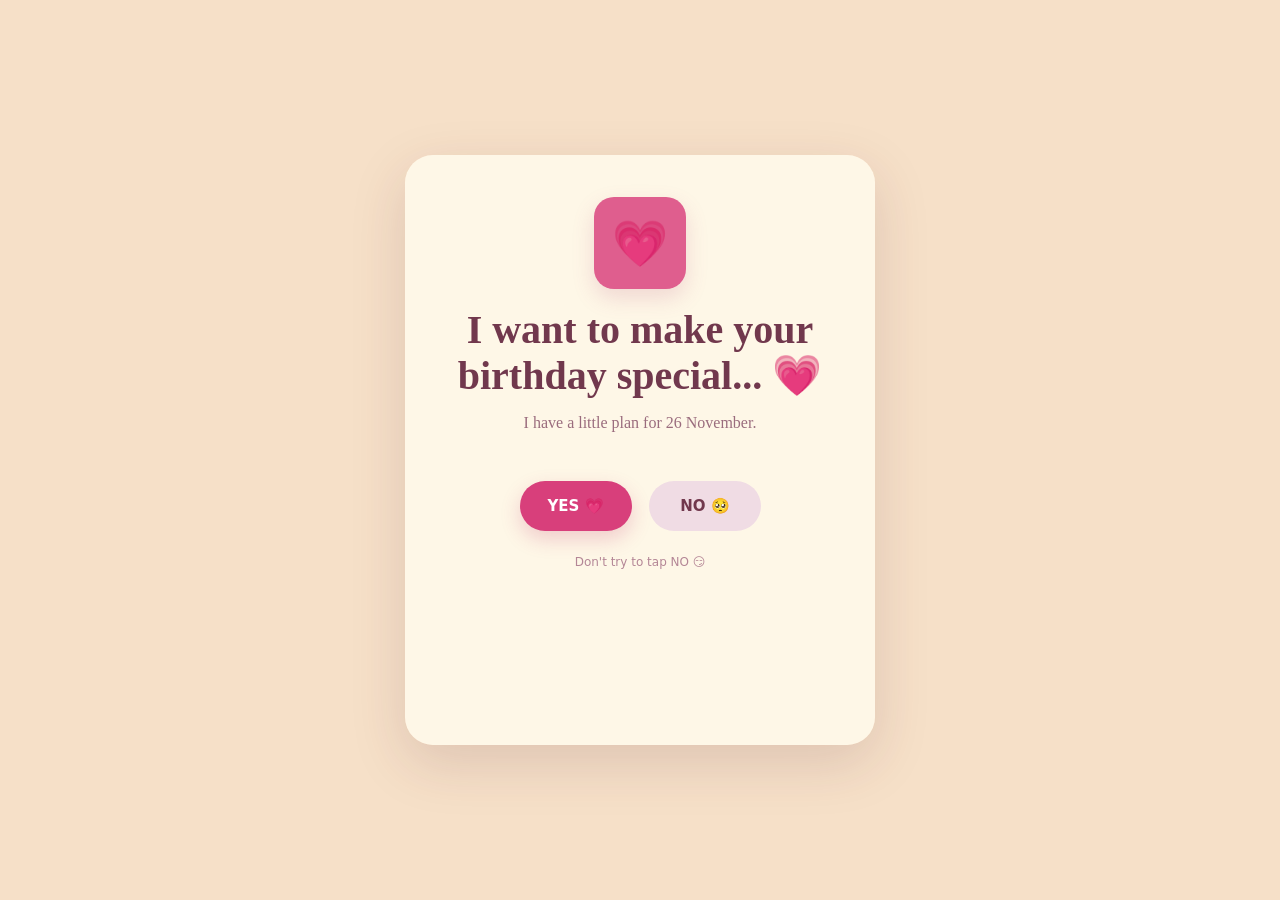
==== index.html @ db0fef1c "Birthday invite website" ====
<!doctype html>
<html lang="en">
<head>
<meta charset="utf-8">
<meta name="viewport" content="width=device-width,initial-scale=1,viewport-fit=cover">
<title>A little plan 💗</title>
<link rel="stylesheet" href="style.css">
</head>
<body>
<main class="shell">
  <section class="card" id="app">
    <div class="icon" id="icon">💗</div>

    <div id="page1" class="page active">
      <h1>I want to make your birthday special... 💗</h1>
      <p class="sub">I have a little plan for 26 November.</p>
      <div class="buttons" id="runawayZone">
        <button class="btn primary" id="yesBtn">YES 💗</button>
        <button class="btn secondary runaway" id="noBtn">NO 🥺</button>
      </div>
      <p class="hint" id="hint">Don't try to tap NO 😏</p>
    </div>

    <div id="page2" class="page">
      <h1>Wait... you actually said YES?? 😭</h1>
      <button class="btn primary wide" id="okayBtn">okay okay! →</button>
    </div>

    <div id="page3" class="page">
      <h1>I want to pick you up from your home. 💗</h1>
      <p class="sub">Pick a time and tell me where I should meet you. ⏰ I want to come to your home first and give you a gift. 🎁</p>

      <div class="choice-grid">
        <button class="place" data-place="Hometown">🏠 Hometown</button>
        <button class="place" data-place="Pune wala ghar">🏙️ Pune wala ghar</button>
      </div>

      <label class="field-label" for="time">Pick a time ⏰</label>
      <input id="time" class="field" type="time">

      <label class="field-label" for="address">Meeting address 📍</label>
      <textarea id="address" class="field textarea" rows="3" placeholder="Apna pura address likho..."></textarea>

      <button class="location" id="locationBtn" type="button">📍 Use my current location</button>
      <p class="location-status" id="locationStatus"></p>

      <button class="btn primary wide submit" id="submitBtn">Continue →</button>
      <p class="form-error" id="formError"></p>
    </div>

    <div id="page4" class="page">
      <h1>What are we feeling? 💗✨</h1>
      <p class="sub">pick your vibe</p>
      <div class="feeling-grid">
        <button class="feeling" data-feeling="Excited">😍<span>Excited</span></button>
        <button class="feeling" data-feeling="Happy">🥰<span>Happy</span></button>
        <button class="feeling" data-feeling="Peaceful">😌<span>Peaceful</span></button>
        <button class="feeling" data-feeling="Emotional">🥹<span>Emotional</span></button>
        <button class="feeling" data-feeling="Shy">😳<span>Shy</span></button>
        <button class="feeling" data-feeling="Playful">😜<span>Playful</span></button>
      </div>
    </div>

    <div id="page5" class="page">
      <h1>Glad you didn't say no. Be ready by 8, I'm coming to get you 🚗</h1>
      <p class="sub ps">ML normal people text. I made a website for you. Not big deal.</p>
      <div class="hearts">♥ ♥ ♥ ♥ ♥</div>
      <button class="btn primary wide" id="acceptBtn">ok I accept 💝</button>
    </div>

    <div id="page6" class="page">
      <div class="fee-icon">💳</div>
      <h1>one small fee</h1>
      <p class="sub">to confirm your acceptance of this surprise, please complete the following transaction, totally normal. everyone does this.</p>
      <div class="fee-box"><b>First surprise</b><strong>$499</strong><small>one-time fee • non-refundable • absolutely worth it</small></div>
      <button class="btn primary wide" id="payBtn">pay $499 &amp; confirm 💝</button>
      <button class="back-link" id="backBtn">go back</button>
    </div>

    <div id="done" class="page">
      <div class="done-icon">🥰</div>
      <h2>Perfect. It's a surprise! ❤️</h2>
      <p class="sub">Your plan has been saved.</p>
    </div>
  </section>
</main>
<script src="config.js"></script>
<script src="app.js"></script>
</body>
</html>
---- style.css ----
*{box-sizing:border-box}
:root{font-family:Georgia,"Times New Roman",serif;color:#71384d}
html,body{margin:0;min-height:100%;background:#f6e0c8}
body{min-height:100svh;display:grid;place-items:center;padding:18px;overflow:auto}
.shell{width:100%;display:flex;justify-content:center}
.card{position:relative;width:min(100%,470px);min-height:590px;padding:42px 28px 30px;background:rgba(255,249,233,.95);border-radius:28px;box-shadow:0 18px 55px rgba(90,35,55,.15);text-align:center}
.icon{width:92px;height:92px;margin:0 auto 18px;border-radius:20px;display:grid;place-items:center;background:#df5e8e;font-size:45px;box-shadow:0 9px 22px rgba(180,70,115,.18)}
h1{margin:0 auto;max-width:390px;font-size:clamp(27px,7vw,40px);line-height:1.14}
h2{font-size:32px;margin:15px 0 8px}
.sub{font-size:16px;line-height:1.5;color:#9a6c7d;margin:13px auto 0;max-width:400px}
.page{display:none}.page.active{display:block}
.buttons{position:relative;width:min(100%,350px);height:92px;margin:25px auto 0;display:flex;align-items:center;justify-content:center;gap:17px;overflow:visible}
.btn,.place,.location,.feeling,.back-link{font:700 15px system-ui,-apple-system,sans-serif;border:0;cursor:pointer;-webkit-tap-highlight-color:transparent}
.btn{min-width:112px;min-height:50px;padding:13px 21px;border-radius:999px}
.primary{color:#fff;background:#d83f7b;box-shadow:0 8px 20px rgba(190,50,105,.22)}
.secondary{color:#71384d;background:#f0dce4}
.runaway{position:relative;z-index:4;will-change:transform;transition:transform 145ms cubic-bezier(.18,.78,.2,1)}
.hint{font:12px system-ui;color:#b48696;margin:3px auto 0}
.wide{width:min(100%,290px)}
#page2 h1{margin-bottom:20px}
#page2 .wide{margin-top:0}
.couple-img{display:block;width:118px;height:118px;margin:0 auto 17px;border-radius:22px;background:#df5e8e;box-shadow:0 9px 22px rgba(180,70,115,.18)}
#page3 h1{max-width:400px}
#page3 .sub{margin-top:12px}
.choice-grid{display:grid;grid-template-columns:1fr 1fr;gap:10px;margin:20px 0 17px}
.place{min-height:58px;border-radius:16px;background:#f5e6eb;color:#71384d;padding:10px;border:2px solid transparent}.place.selected{border-color:#d83f7b;background:#fae5ed}
.field-label{display:block;text-align:left;margin:10px 2px 5px;font:700 13px system-ui;color:#7e5262}
.field{width:100%;border:1px solid #ddc8d0;border-radius:12px;background:#fff;padding:13px 14px;color:#4b3039;font:15px system-ui;outline:none}.field:focus{border-color:#d83f7b;box-shadow:0 0 0 3px rgba(216,63,123,.10)}
.textarea{resize:none}.location{width:100%;margin-top:9px;padding:12px;border-radius:12px;background:#f7eef1;color:#7b4e5e}.location-status{min-height:18px;margin:5px 0;font:12px system-ui;color:#8e6573}.submit{margin-top:10px}.form-error{min-height:20px;margin:7px 0 0;font:12px system-ui;color:#b32258}
.feeling-grid{display:grid;grid-template-columns:repeat(3,1fr);gap:9px;margin-top:22px}.feeling{min-height:70px;border-radius:15px;background:#f5e6eb;color:#71384d;padding:9px 5px;display:flex;flex-direction:column;align-items:center;justify-content:center;gap:4px}.feeling span{font:700 13px Georgia}.feeling.selected{border:2px solid #d83f7b;background:#fae5ed}
.ps{max-width:350px}.hearts{margin:28px 0 24px;letter-spacing:7px;color:#d56a8d;font-size:18px}.fee-icon{font-size:40px;margin-bottom:14px}.fee-box{margin:22px auto;padding:18px 16px;border:1px solid #d8c2c9;border-radius:16px;max-width:370px;text-align:left}.fee-box b{font:700 20px Georgia}.fee-box strong{float:right;font:700 24px Georgia;color:#b02e62}.fee-box small{display:block;margin-top:10px;color:#8f6b77}.back-link{background:transparent;color:#8e6874;margin-top:12px;padding:7px 14px}.done-icon{font-size:65px;margin-top:75px}
@media(max-width:390px){.card{padding:35px 18px 25px;min-height:570px}.icon{width:78px;height:78px;font-size:38px}.couple-img{width:92px;height:92px}.choice-grid{gap:7px}.btn{min-width:103px}.feeling-grid{gap:7px}}

.icon.hidden{display:none}
.party-rain{position:fixed;inset:0;z-index:9999;pointer-events:none;overflow:hidden}
.party-piece{position:absolute;top:-28px;display:block;font-family:system-ui,sans-serif;font-weight:900;line-height:1;opacity:.95;animation:partyFall linear forwards;transform:translate3d(0,0,0) rotate(0deg)}
@keyframes partyFall{0%{transform:translate3d(0,-25px,0) rotate(0deg);opacity:0}8%{opacity:1}100%{transform:translate3d(var(--drift),110vh,0) rotate(var(--spin));opacity:0}}
#backBtn{position:relative;will-change:transform;transition:transform 150ms cubic-bezier(.18,.78,.2,1)}
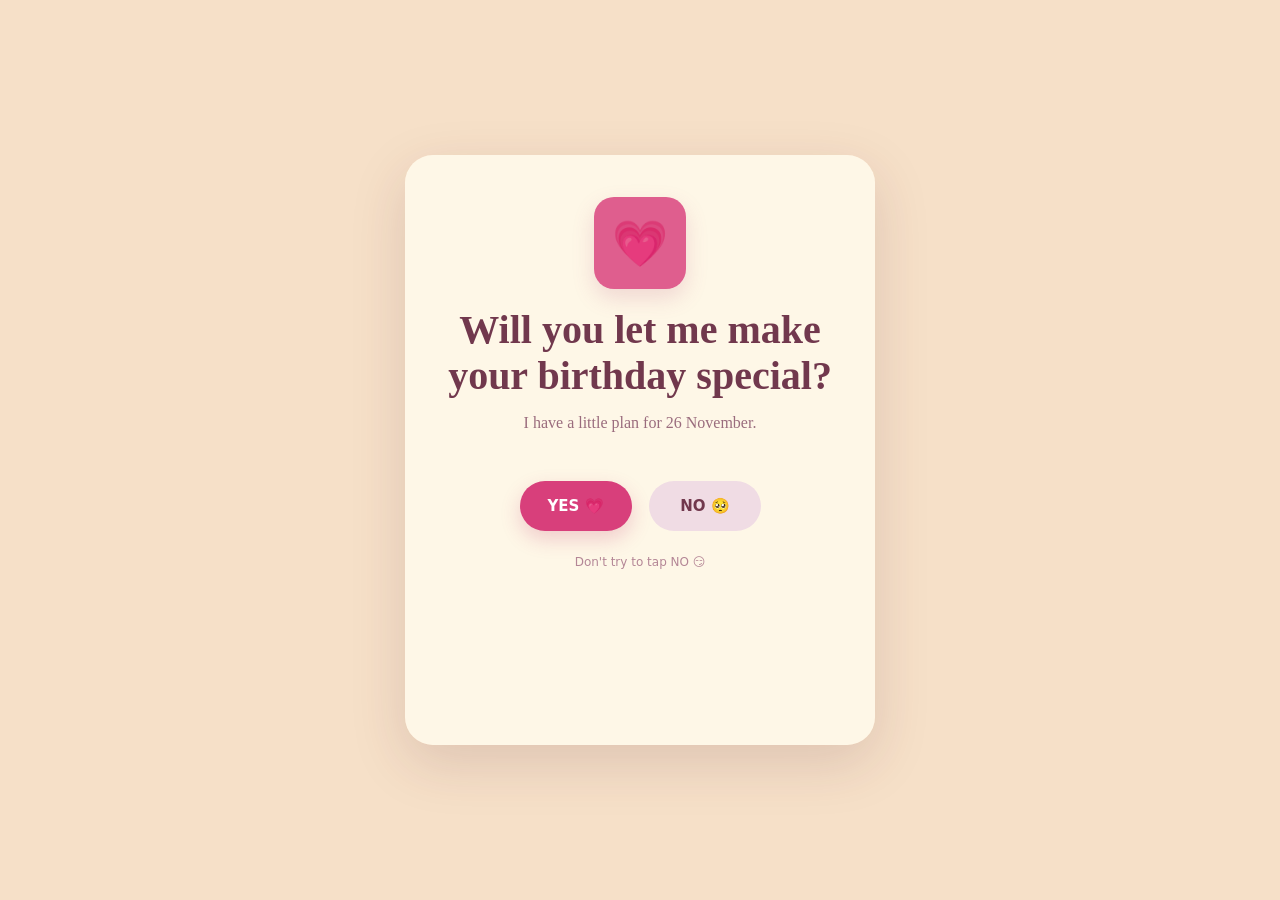
==== commit d9275a5e: "Update birthday invite question" ====
--- a/index.html
+++ b/index.html
@@ -12,7 +12,7 @@
     <div class="icon" id="icon">💗</div>
 
     <div id="page1" class="page active">
-      <h1>I want to make your birthday special... 💗</h1>
+      <h1>Will you let me make your birthday special?</h1>
       <p class="sub">I have a little plan for 26 November.</p>
       <div class="buttons" id="runawayZone">
         <button class="btn primary" id="yesBtn">YES 💗</button>
@@ -49,7 +49,7 @@
     </div>
 
     <div id="page4" class="page">
-      <h1>What are we feeling? 💗✨</h1>
+      <h1>What are you feeling? 💗✨</h1>
       <p class="sub">pick your vibe</p>
       <div class="feeling-grid">
         <button class="feeling" data-feeling="Excited">😍<span>Excited</span></button>
